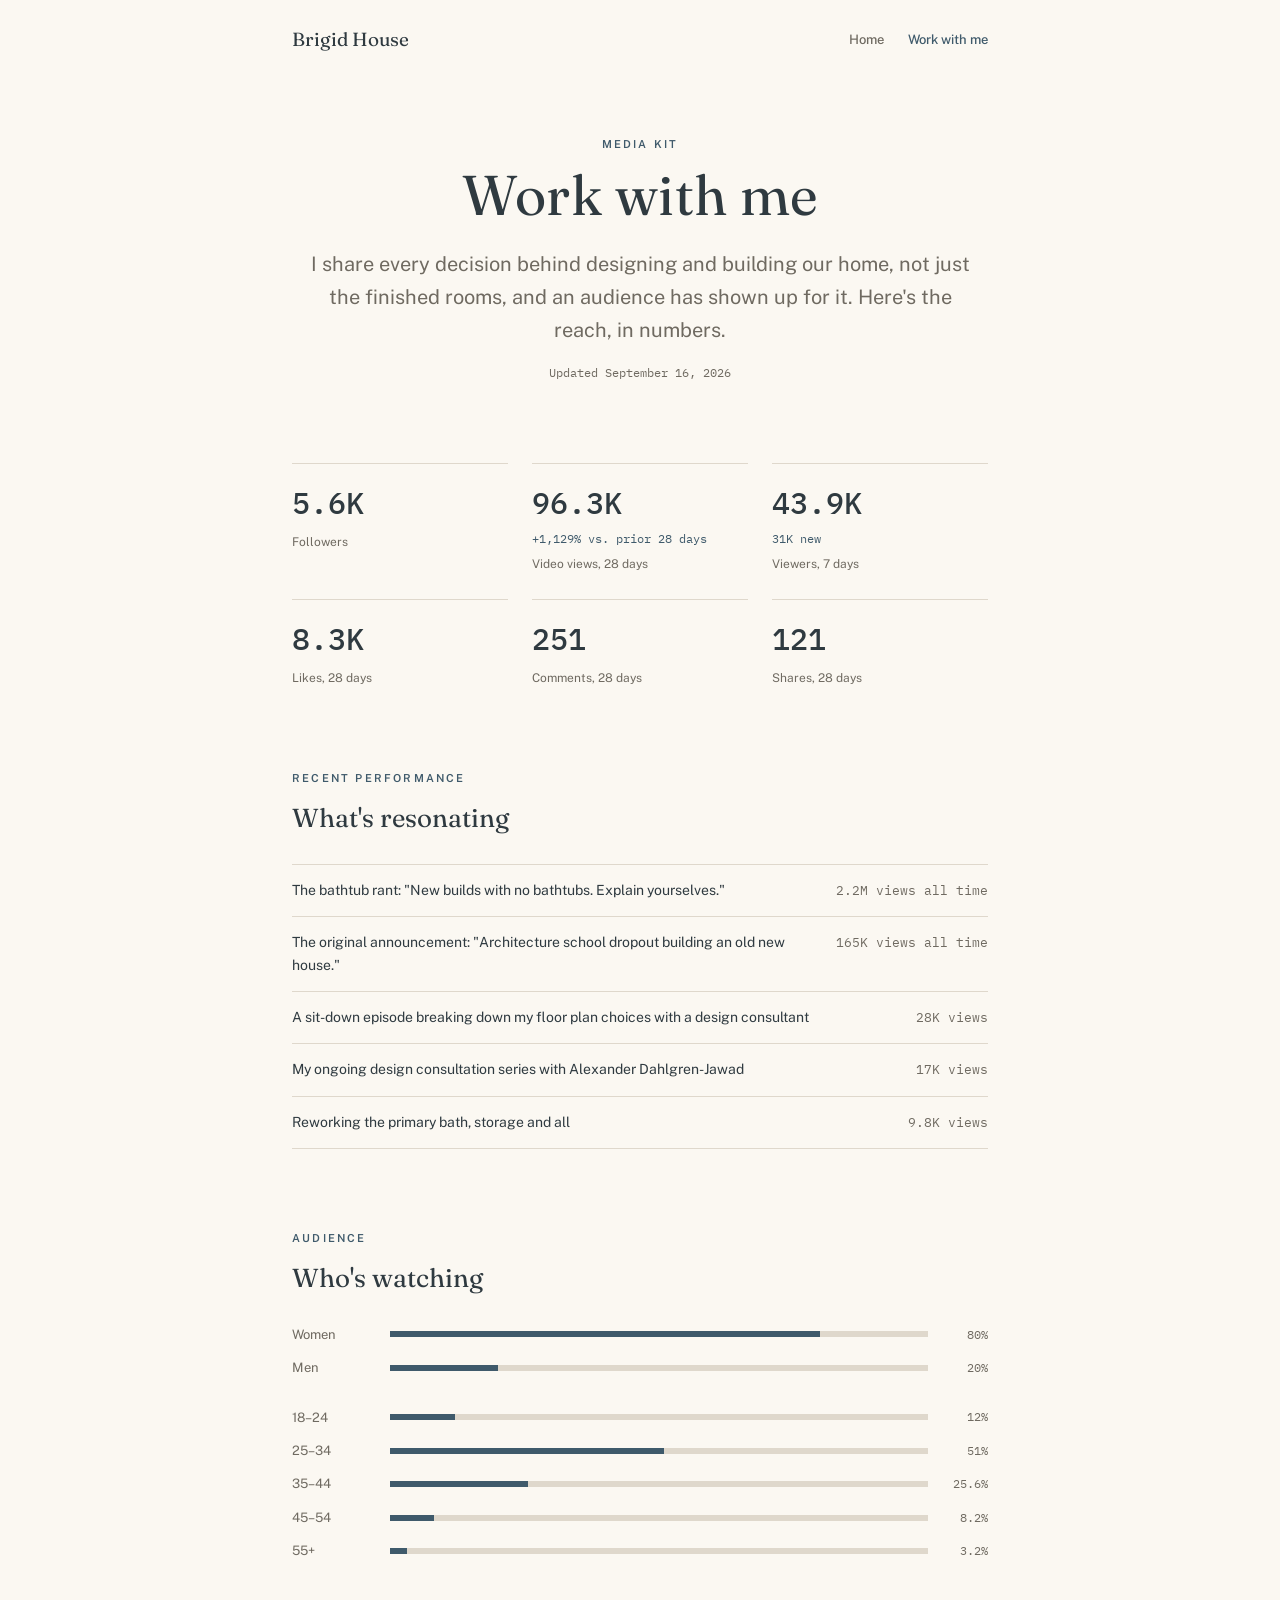
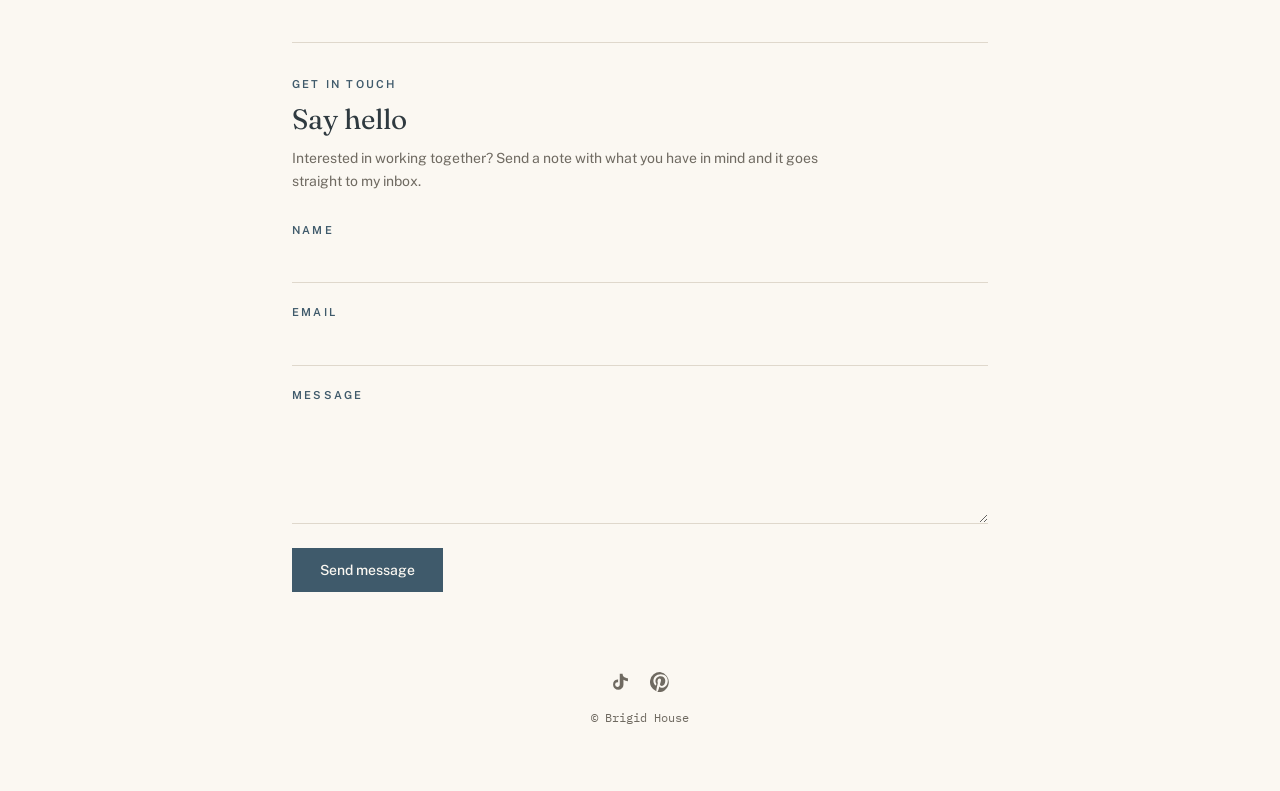
==== work-with-me/index.html @ f9e6059a "Clean up URLs: work-with-me as a folder, root-absolute links and asset paths" ====
<!DOCTYPE html>
<html lang="en">
<head>
<meta charset="UTF-8">
<meta name="viewport" content="width=device-width, initial-scale=1.0">
<title>Brigid House — Work with me</title>
<meta name="description" content="Brigid House media kit: audience, reach and recent performance.">
<link rel="preconnect" href="https://fonts.googleapis.com">
<link rel="preconnect" href="https://fonts.gstatic.com" crossorigin>
<link href="https://fonts.googleapis.com/css2?family=Fraunces:opsz,wght@9..144,400;9..144,500;9..144,600&family=Public+Sans:wght@400;500;600&family=IBM+Plex+Mono:wght@400;500&display=swap" rel="stylesheet">
<link rel="stylesheet" href="/style.css">
</head>
<body>

<nav class="nav nav-wide">
  <a class="wordmark" href="/">Brigid House</a>
  <div class="nav-links">
    <a href="/">Home</a>
    <a href="/work-with-me/" class="active">Work with me</a>
  </div>
</nav>

<div class="wrap wrap-wide">

  <header class="hero">
    <p class="label">Media kit</p>
    <h1>Work with me</h1>
    <p class="lede">I share every decision behind designing and building our home, not just the finished rooms, and an audience has shown up for it. Here's the reach, in numbers.</p>
    <span class="mono-sm updated">Updated September 16, 2026</span>
  </header>

  <section class="stats-grid" aria-label="Key numbers">
    <div class="stat-tile">
      <span class="stat-num">5.6K</span>
      <span class="stat-label">Followers</span>
    </div>
    <div class="stat-tile">
      <span class="stat-num">96.3K</span>
      <span class="stat-delta">+1,129% vs. prior 28 days</span>
      <span class="stat-label">Video views, 28 days</span>
    </div>
    <div class="stat-tile">
      <span class="stat-num">43.9K</span>
      <span class="stat-delta">31K new</span>
      <span class="stat-label">Viewers, 7 days</span>
    </div>
    <div class="stat-tile">
      <span class="stat-num">8.3K</span>
      <span class="stat-label">Likes, 28 days</span>
    </div>
    <div class="stat-tile">
      <span class="stat-num">251</span>
      <span class="stat-label">Comments, 28 days</span>
    </div>
    <div class="stat-tile">
      <span class="stat-num">121</span>
      <span class="stat-label">Shares, 28 days</span>
    </div>
  </section>

  <section class="mediakit-section">
    <p class="label">Recent performance</p>
    <h2>What's resonating</h2>

    <ul class="post-list">
      <li>
        <span class="post-title">The bathtub rant: "New builds with no bathtubs. Explain yourselves."</span>
        <span class="post-views">2.2M views all time</span>
      </li>
      <li>
        <span class="post-title">The original announcement: "Architecture school dropout building an old new house."</span>
        <span class="post-views">165K views all time</span>
      </li>
      <li>
        <span class="post-title">A sit-down episode breaking down my floor plan choices with a design consultant</span>
        <span class="post-views">28K views</span>
      </li>
      <li>
        <span class="post-title">My ongoing design consultation series with Alexander Dahlgren-Jawad</span>
        <span class="post-views">17K views</span>
      </li>
      <li>
        <span class="post-title">Reworking the primary bath, storage and all</span>
        <span class="post-views">9.8K views</span>
      </li>
    </ul>
  </section>

  <section class="mediakit-section">
    <p class="label">Audience</p>
    <h2>Who's watching</h2>

    <div class="bars">
      <div class="bar-row">
        <span class="bar-name">Women</span>
        <div class="bar-track"><div class="bar-fill" style="width: 80%"></div></div>
        <span class="bar-value">80%</span>
      </div>
      <div class="bar-row">
        <span class="bar-name">Men</span>
        <div class="bar-track"><div class="bar-fill" style="width: 20%"></div></div>
        <span class="bar-value">20%</span>
      </div>
    </div>

    <div class="bars">
      <div class="bar-row">
        <span class="bar-name">18–24</span>
        <div class="bar-track"><div class="bar-fill" style="width: 12%"></div></div>
        <span class="bar-value">12%</span>
      </div>
      <div class="bar-row">
        <span class="bar-name">25–34</span>
        <div class="bar-track"><div class="bar-fill" style="width: 51%"></div></div>
        <span class="bar-value">51%</span>
      </div>
      <div class="bar-row">
        <span class="bar-name">35–44</span>
        <div class="bar-track"><div class="bar-fill" style="width: 25.6%"></div></div>
        <span class="bar-value">25.6%</span>
      </div>
      <div class="bar-row">
        <span class="bar-name">45–54</span>
        <div class="bar-track"><div class="bar-fill" style="width: 8.2%"></div></div>
        <span class="bar-value">8.2%</span>
      </div>
      <div class="bar-row">
        <span class="bar-name">55+</span>
        <div class="bar-track"><div class="bar-fill" style="width: 3.2%"></div></div>
        <span class="bar-value">3.2%</span>
      </div>
    </div>
  </section>

  <section class="contact" id="contact">
    <p class="label">Get in touch</p>
    <h2>Say hello</h2>
    <p class="body-sm">Interested in working together? Send a note with what you have in mind and it goes straight to my inbox.</p>

    <form action="https://formspree.io/f/xjykbnlo" method="POST" class="contact-form">
      <div class="field">
        <label for="name">Name</label>
        <input type="text" id="name" name="name" required>
      </div>

      <div class="field">
        <label for="email">Email</label>
        <input type="email" id="email" name="email" required>
      </div>

      <div class="field">
        <label for="message">Message</label>
        <textarea id="message" name="message" rows="5" required></textarea>
      </div>

      <button type="submit" class="btn btn-primary">Send message</button>
    </form>
  </section>

  <footer>
    <div class="social-row">
      <a href="https://www.tiktok.com/@mydoughhouse" target="_blank" rel="noopener noreferrer" aria-label="TikTok">
        <svg viewBox="0 0 24 24" aria-hidden="true"><path d="M16.6 5.82c-.9-.87-1.45-2.08-1.45-3.41V2h-3.44v13.13c0 1.53-1.25 2.78-2.78 2.78a2.78 2.78 0 0 1 0-5.56c.28 0 .55.04.8.12V8.98a6.24 6.24 0 0 0-.8-.05A6.22 6.22 0 0 0 3.7 15.15a6.22 6.22 0 0 0 6.22 6.22 6.22 6.22 0 0 0 6.22-6.22V9.4a9.5 9.5 0 0 0 5.4 1.68V7.64c-1.7 0-3.1-.7-4.94-1.82Z"/></svg>
      </a>
      <a href="https://www.pinterest.com/mydoughhouse/" target="_blank" rel="noopener noreferrer" aria-label="Pinterest">
        <svg viewBox="0 0 24 24" aria-hidden="true"><path d="M12 0a12 12 0 0 0-4.37 23.18c-.04-.95-.01-2.09.21-3.12.24-1.08 1.59-6.84 1.59-6.84s-.4-.81-.4-2.01c0-1.89 1.09-3.3 2.45-3.3 1.16 0 1.72.87 1.72 1.91 0 1.16-.74 2.91-1.12 4.52-.32 1.35.68 2.46 2.01 2.46 2.42 0 4.27-2.55 4.27-6.22 0-3.25-2.34-5.53-5.67-5.53-3.86 0-6.13 2.9-6.13 5.89 0 1.17.45 2.42 1.01 3.1a.4.4 0 0 1 .09.39c-.1.43-.33 1.35-.38 1.54-.06.25-.2.3-.45.18-1.69-.79-2.74-3.26-2.74-5.24 0-4.27 3.1-8.18 8.93-8.18 4.69 0 8.34 3.34 8.34 7.81 0 4.66-2.94 8.41-7.02 8.41-1.37 0-2.66-.71-3.1-1.55l-.84 3.21c-.31 1.17-1.13 2.64-1.68 3.54A12 12 0 1 0 12 0Z"/></svg>
      </a>
    </div>
    <p class="mono-sm">&copy; <span id="year"></span> Brigid House</p>
  </footer>

</div>

<script src="/script.js"></script>
</body>
</html>
---- style.css ----
﻿:root {
  --ground: #FBF8F2;
  --surface: #F1EBE1;
  --text: #2F3A40;
  --text-muted: #6F6A61;
  --border: #DFD8CC;
  --hairline: rgba(47, 58, 64, 0.16);
  --accent: #3F5A6B;
  --on-accent: #FBF8F2;
  --eyebrow: #3F5A6B;
  --off-white: #FBF8F2;
  --ring: #C3D4DD;
}

@media (prefers-color-scheme: dark) {
  :root {
    --ground: #2F3A40;
    --surface: #3A464D;
    --text: #FBF8F2;
    --text-muted: rgba(251, 248, 242, 0.72);
    --border: #4E5A61;
    --hairline: rgba(251, 248, 242, 0.18);
    --accent: #C3D4DD;
    --on-accent: #2F3A40;
    --eyebrow: #C3D4DD;
  }
}

* { box-sizing: border-box; }

body {
  margin: 0;
  background: var(--ground);
  color: var(--text);
  font-family: 'Public Sans', -apple-system, BlinkMacSystemFont, 'Segoe UI', Helvetica, sans-serif;
  font-size: 16px;
  line-height: 1.65;
}

img { max-width: 100%; }

/* ---- Nav ---- */

.nav {
  display: flex;
  flex-wrap: wrap;
  gap: 12px 24px;
  justify-content: space-between;
  align-items: center;
  max-width: 38rem;
  margin: 0 auto;
  padding: 24px 20px;
}

.nav.nav-wide {
  max-width: 46rem;
}

.nav .wordmark {
  font-family: 'Fraunces', 'Hoefler Text', Georgia, serif;
  font-size: 19px;
  color: var(--text);
  text-decoration: none;
}

.nav-links {
  display: flex;
  gap: 24px;
}

.nav-links a {
  font-size: 13px;
  font-weight: 500;
  color: var(--text-muted);
  text-decoration: none;
}

.nav-links a:hover {
  color: var(--accent);
}

.nav-links a.active {
  color: var(--accent);
}

/* ---- Cover image ---- */

.cover {
  line-height: 0;
  border: 1px solid var(--border);
  margin-bottom: 48px;
}

.cover-img {
  width: 100%;
  display: block;
  aspect-ratio: 16 / 10;
  object-fit: cover;
}

/* ---- Shared layout ---- */

.wrap {
  max-width: 38rem;
  margin: 0 auto;
  padding: 56px 20px 52px;
}

.wrap-wide {
  max-width: 46rem;
}

.hero {
  text-align: center;
  margin-bottom: 80px;
}

.label {
  text-transform: uppercase;
  letter-spacing: 0.2em;
  font-size: 11px;
  font-weight: 600;
  color: var(--eyebrow);
  margin: 0 0 10px;
}

h1 {
  font-family: 'Fraunces', 'Hoefler Text', Georgia, serif;
  font-weight: 400;
  font-size: 56px;
  line-height: 1.15;
  letter-spacing: 0.005em;
  text-wrap: balance;
  margin: 0 0 20px;
  color: var(--text);
}

.lede {
  font-size: 20px;
  line-height: 1.65;
  color: var(--text-muted);
  max-width: 56ch;
  margin: 0 auto;
}

.updated {
  display: block;
  margin-top: 16px;
}

.socials {
  display: flex;
  justify-content: center;
  margin-bottom: 80px;
}

.btn {
  display: inline-flex;
  align-items: center;
  gap: 10px;
  text-decoration: none;
  border: none;
  border-radius: 0;
  padding: 14px 28px;
  font-family: 'Public Sans', sans-serif;
  font-size: 14px;
  font-weight: 500;
  cursor: pointer;
  transition: opacity 0.15s ease;
}

.btn:hover {
  opacity: 0.85;
}

.btn:focus-visible {
  outline: 2px solid var(--accent);
  outline-offset: 2px;
}

.btn-primary {
  background: var(--accent);
  color: var(--on-accent);
}

.btn .icon {
  width: 18px;
  height: 18px;
  fill: currentColor;
}

/* ---- About ---- */

.about {
  margin-bottom: 80px;
}

.about-grid {
  display: grid;
  grid-template-columns: 168px 1fr;
  gap: 32px;
  align-items: center;
}

.portrait {
  width: 100%;
  aspect-ratio: 1 / 1;
  object-fit: cover;
  border-radius: 50%;
  display: block;
  box-shadow: 0 0 0 3px var(--ring), 0 0 0 5px var(--ground), 0 0 0 7px var(--ring);
}

.about h2 {
  font-family: 'Fraunces', 'Hoefler Text', Georgia, serif;
  font-weight: 400;
  font-size: 28px;
  line-height: 1.15;
  margin: 0 0 12px;
  color: var(--text);
}

.about .body-sm {
  font-size: 15px;
  color: var(--text-muted);
  max-width: 52ch;
  margin: 0 0 24px;
}

.mini-stats {
  display: flex;
  gap: 28px;
  margin-bottom: 20px;
  flex-wrap: wrap;
}

.mini-stats .stat-num {
  display: block;
  font-family: 'IBM Plex Mono', ui-monospace, monospace;
  font-variant-numeric: tabular-nums;
  font-size: 20px;
  font-weight: 500;
  color: var(--text);
}

.mini-stats .stat-label {
  display: block;
  font-size: 11px;
  text-transform: uppercase;
  letter-spacing: 0.1em;
  color: var(--text-muted);
  margin-top: 2px;
}

.link-arrow {
  display: inline-block;
  font-size: 13px;
  font-weight: 600;
  color: var(--accent);
  text-decoration: none;
}

.link-arrow:hover {
  text-decoration: underline;
}

/* ---- Media kit stat grid ---- */

.stats-grid {
  display: grid;
  grid-template-columns: repeat(3, 1fr);
  gap: 24px;
  margin-bottom: 80px;
}

.stat-tile {
  border-top: 1px solid var(--border);
  padding-top: 14px;
}

.stat-tile .stat-num {
  display: block;
  font-family: 'IBM Plex Mono', ui-monospace, monospace;
  font-variant-numeric: tabular-nums;
  font-size: 30px;
  font-weight: 500;
  color: var(--text);
}

.stat-tile .stat-delta {
  display: block;
  font-family: 'IBM Plex Mono', ui-monospace, monospace;
  font-size: 12px;
  color: var(--accent);
  margin-top: 2px;
}

.stat-tile .stat-label {
  display: block;
  font-size: 12px;
  color: var(--text-muted);
  margin-top: 6px;
}

/* ---- Media kit sections ---- */

.mediakit-section {
  margin-bottom: 80px;
}

.mediakit-section h2 {
  font-family: 'Fraunces', 'Hoefler Text', Georgia, serif;
  font-weight: 400;
  font-size: 26px;
  margin: 0 0 24px;
  color: var(--text);
}

.bars {
  margin-bottom: 28px;
}

.bars:last-child { margin-bottom: 0; }

.bar-row {
  display: flex;
  align-items: center;
  gap: 14px;
  margin-bottom: 12px;
}

.bar-row:last-child { margin-bottom: 0; }

.bar-name {
  width: 84px;
  flex-shrink: 0;
  font-size: 13px;
  color: var(--text-muted);
}

.bar-track {
  flex: 1;
  height: 6px;
  background: var(--border);
}

.bar-fill {
  height: 100%;
  background: var(--accent);
}

.bar-value {
  width: 46px;
  flex-shrink: 0;
  text-align: right;
  font-family: 'IBM Plex Mono', ui-monospace, monospace;
  font-variant-numeric: tabular-nums;
  font-size: 12px;
  color: var(--text-muted);
}

.post-list {
  list-style: none;
  margin: 0;
  padding: 0;
  border-bottom: 1px solid var(--border);
}

.post-list li {
  display: flex;
  justify-content: space-between;
  align-items: baseline;
  gap: 20px;
  padding: 14px 0;
  border-top: 1px solid var(--border);
}

.post-title {
  font-size: 14px;
  color: var(--text);
}

.post-views {
  flex-shrink: 0;
  font-family: 'IBM Plex Mono', ui-monospace, monospace;
  font-variant-numeric: tabular-nums;
  font-size: 13px;
  color: var(--text-muted);
  white-space: nowrap;
}

/* ---- Contact ---- */

.contact {
  border-top: 1px solid var(--border);
  padding-top: 32px;
}

.contact h2 {
  font-family: 'Fraunces', 'Hoefler Text', Georgia, serif;
  font-weight: 400;
  font-size: 28px;
  line-height: 1.15;
  margin: 0 0 12px;
  color: var(--text);
}

.contact .body-sm {
  font-size: 14px;
  color: var(--text-muted);
  margin: 0 0 28px;
  max-width: 62ch;
}

.contact-form {
  display: flex;
  flex-direction: column;
  gap: 20px;
}

.field {
  display: flex;
  flex-direction: column;
  gap: 8px;
}

.field label {
  text-transform: uppercase;
  letter-spacing: 0.2em;
  font-size: 11px;
  font-weight: 600;
  color: var(--eyebrow);
}

.field input,
.field textarea {
  font-family: 'Public Sans', sans-serif;
  font-size: 16px;
  padding: 8px 2px;
  border: none;
  border-bottom: 1px solid var(--border);
  border-radius: 0;
  background: transparent;
  color: var(--text);
  resize: vertical;
}

.field input:focus-visible,
.field textarea:focus-visible {
  outline: 2px solid var(--accent);
  outline-offset: 2px;
}

.contact-form .btn {
  align-self: flex-start;
  margin-top: 4px;
}

footer {
  text-align: center;
  margin-top: 80px;
}

.social-row {
  display: flex;
  justify-content: center;
  gap: 20px;
  margin-bottom: 16px;
}

.social-row a {
  display: inline-flex;
  color: var(--text-muted);
}

.social-row a:hover {
  color: var(--accent);
}

.social-row svg {
  width: 20px;
  height: 20px;
  fill: currentColor;
}

.mono-sm {
  font-family: 'IBM Plex Mono', ui-monospace, 'SF Mono', Menlo, Consolas, monospace;
  font-variant-numeric: tabular-nums;
  font-size: 12px;
  color: var(--text-muted);
}

@media (max-width: 480px) {
  .wrap { padding: 40px 20px 40px; }
  .nav { padding: 20px 20px; }
  .hero { margin-bottom: 52px; }
  .socials { margin-bottom: 52px; }
  .about { margin-bottom: 52px; }
  .stats-grid { margin-bottom: 52px; gap: 16px; }
  .stat-tile .stat-num { font-size: 22px; }
  .mediakit-section { margin-bottom: 52px; }
  h1 { font-size: 40px; }
  .about-grid { grid-template-columns: 96px 1fr; gap: 20px; }
  .about h2 { font-size: 24px; }
  .bar-name { width: 64px; font-size: 12px; }
  .post-list li { flex-direction: column; gap: 4px; }
}
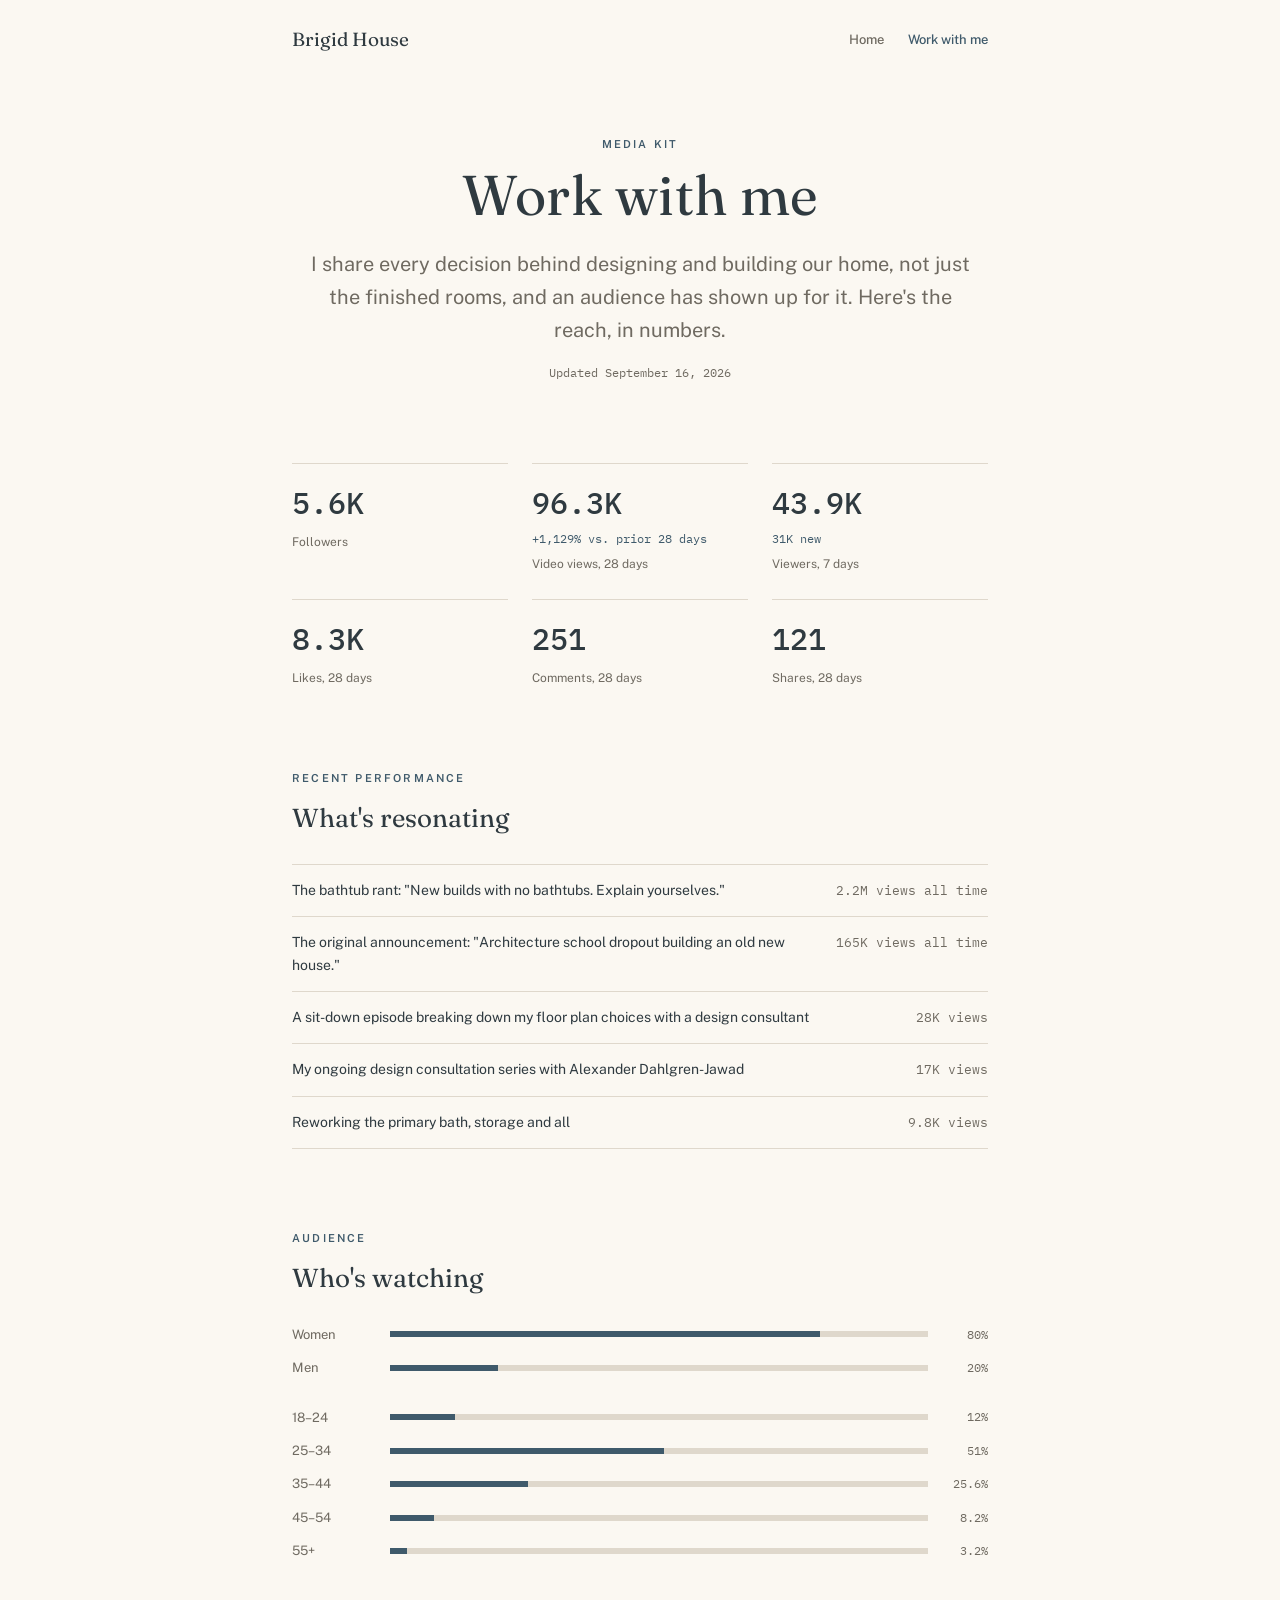
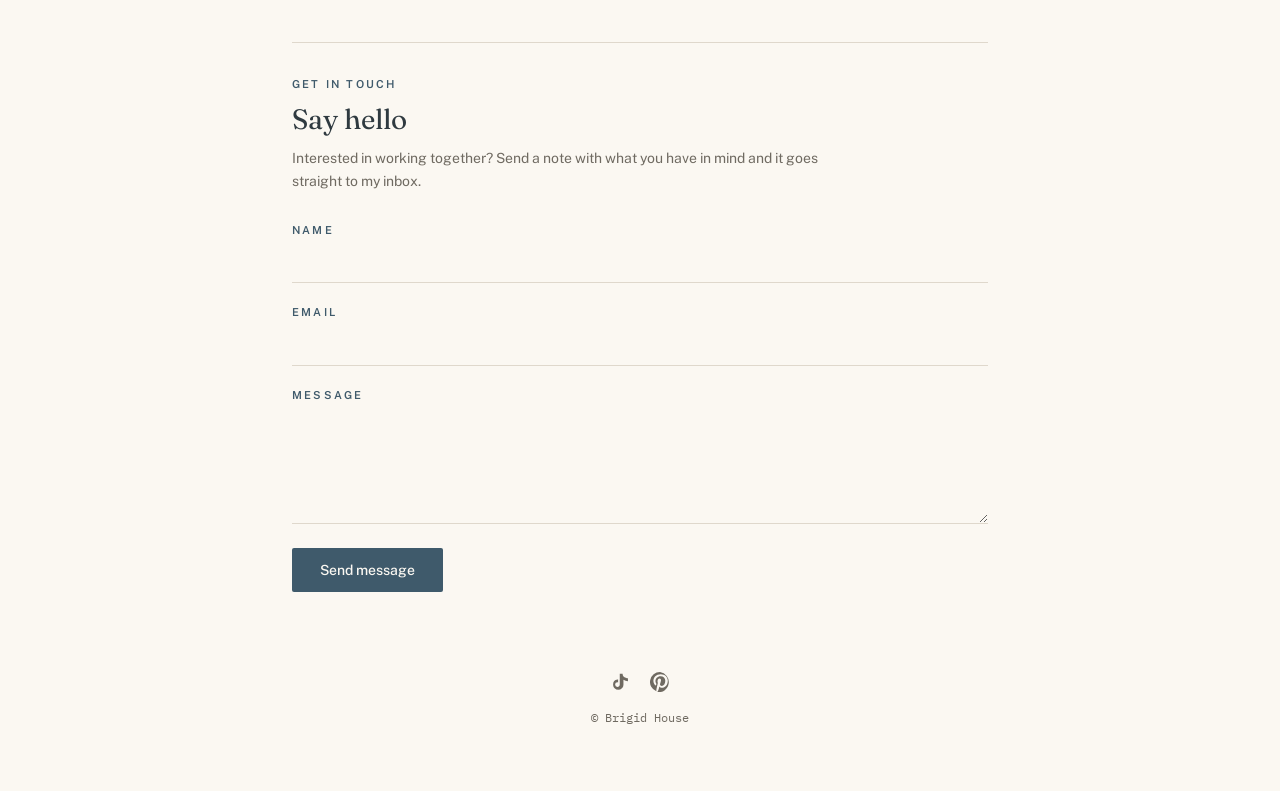
==== commit a80c1175: "Round button corners, add favicon, social share image, and alt text" ====
--- a/work-with-me/index.html
+++ b/work-with-me/index.html
@@ -5,6 +5,14 @@
 <meta name="viewport" content="width=device-width, initial-scale=1.0">
 <title>Brigid House — Work with me</title>
 <meta name="description" content="Brigid House media kit: audience, reach and recent performance.">
+<link rel="icon" href="/favicon.svg" type="image/svg+xml">
+<meta property="og:type" content="website">
+<meta property="og:title" content="Brigid House — Work with me">
+<meta property="og:description" content="Brigid House media kit: audience, reach and recent performance.">
+<meta property="og:url" content="https://brigidhouse.com/work-with-me/">
+<meta property="og:image" content="https://brigidhouse.com/images/hero.jpg">
+<meta name="twitter:card" content="summary_large_image">
+<meta name="twitter:image" content="https://brigidhouse.com/images/hero.jpg">
 <link rel="preconnect" href="https://fonts.googleapis.com">
 <link rel="preconnect" href="https://fonts.gstatic.com" crossorigin>
 <link href="https://fonts.googleapis.com/css2?family=Fraunces:opsz,wght@9..144,400;9..144,500;9..144,600&family=Public+Sans:wght@400;500;600&family=IBM+Plex+Mono:wght@400;500&display=swap" rel="stylesheet">
--- a/style.css
+++ b/style.css
@@ -160,7 +160,7 @@
   gap: 10px;
   text-decoration: none;
   border: none;
-  border-radius: 0;
+  border-radius: 2px;
   padding: 14px 28px;
   font-family: 'Public Sans', sans-serif;
   font-size: 14px;
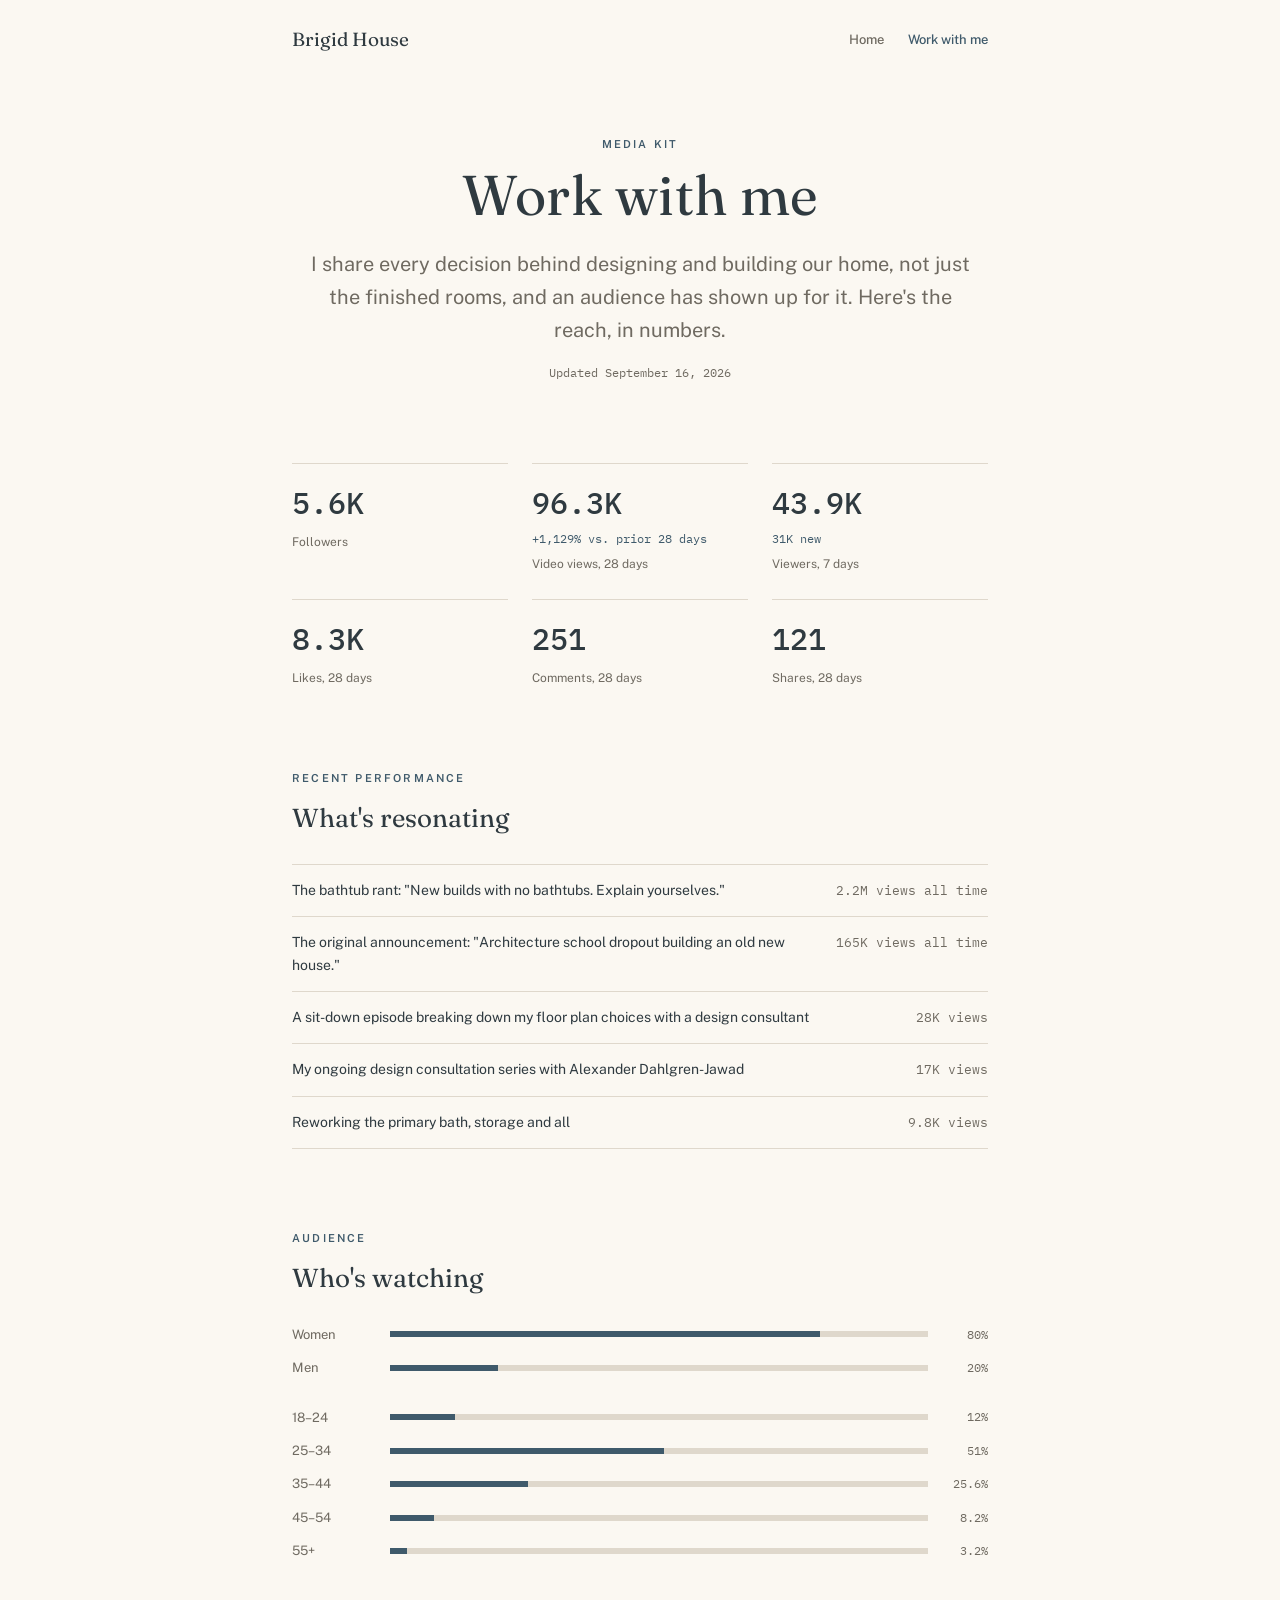
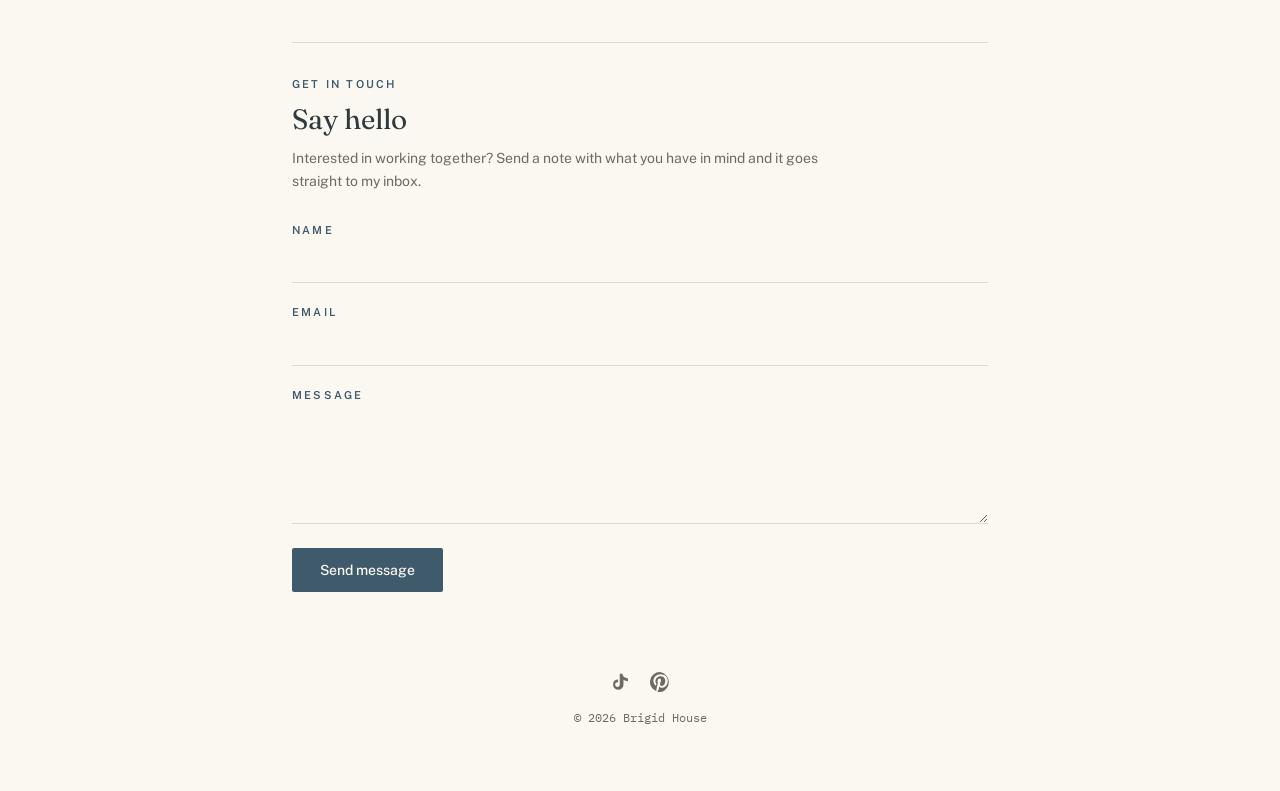
==== commit 0ec81d8d: "Standardize page width, add scroll fade-in animation" ====
--- a/work-with-me/index.html
+++ b/work-with-me/index.html
@@ -20,7 +20,7 @@
 </head>
 <body>
 
-<nav class="nav nav-wide">
+<nav class="nav">
   <a class="wordmark" href="/">Brigid House</a>
   <div class="nav-links">
     <a href="/">Home</a>
@@ -28,16 +28,16 @@
   </div>
 </nav>
 
-<div class="wrap wrap-wide">
+<div class="wrap">
 
-  <header class="hero">
+  <header class="hero reveal">
     <p class="label">Media kit</p>
     <h1>Work with me</h1>
     <p class="lede">I share every decision behind designing and building our home, not just the finished rooms, and an audience has shown up for it. Here's the reach, in numbers.</p>
     <span class="mono-sm updated">Updated September 16, 2026</span>
   </header>
 
-  <section class="stats-grid" aria-label="Key numbers">
+  <section class="stats-grid reveal" aria-label="Key numbers">
     <div class="stat-tile">
       <span class="stat-num">5.6K</span>
       <span class="stat-label">Followers</span>
@@ -66,7 +66,7 @@
     </div>
   </section>
 
-  <section class="mediakit-section">
+  <section class="mediakit-section reveal">
     <p class="label">Recent performance</p>
     <h2>What's resonating</h2>
 
@@ -94,7 +94,7 @@
     </ul>
   </section>
 
-  <section class="mediakit-section">
+  <section class="mediakit-section reveal">
     <p class="label">Audience</p>
     <h2>Who's watching</h2>
 
@@ -140,7 +140,7 @@
     </div>
   </section>
 
-  <section class="contact" id="contact">
+  <section class="contact reveal" id="contact">
     <p class="label">Get in touch</p>
     <h2>Say hello</h2>
     <p class="body-sm">Interested in working together? Send a note with what you have in mind and it goes straight to my inbox.</p>
--- a/style.css
+++ b/style.css
@@ -47,13 +47,9 @@
   gap: 12px 24px;
   justify-content: space-between;
   align-items: center;
-  max-width: 38rem;
+  max-width: 46rem;
   margin: 0 auto;
   padding: 24px 20px;
-}
-
-.nav.nav-wide {
-  max-width: 46rem;
 }
 
 .nav .wordmark {
@@ -101,13 +97,9 @@
 /* ---- Shared layout ---- */
 
 .wrap {
-  max-width: 38rem;
+  max-width: 46rem;
   margin: 0 auto;
   padding: 56px 20px 52px;
-}
-
-.wrap-wide {
-  max-width: 46rem;
 }
 
 .hero {
@@ -488,6 +480,27 @@
   font-variant-numeric: tabular-nums;
   font-size: 12px;
   color: var(--text-muted);
+}
+
+/* ---- Fade-in on load / scroll ---- */
+
+.reveal {
+  opacity: 0;
+  transform: translateY(14px);
+  transition: opacity 0.6s ease, transform 0.6s ease;
+}
+
+.reveal.is-visible {
+  opacity: 1;
+  transform: none;
+}
+
+@media (prefers-reduced-motion: reduce) {
+  .reveal {
+    opacity: 1;
+    transform: none;
+    transition: none;
+  }
 }
 
 @media (max-width: 480px) {
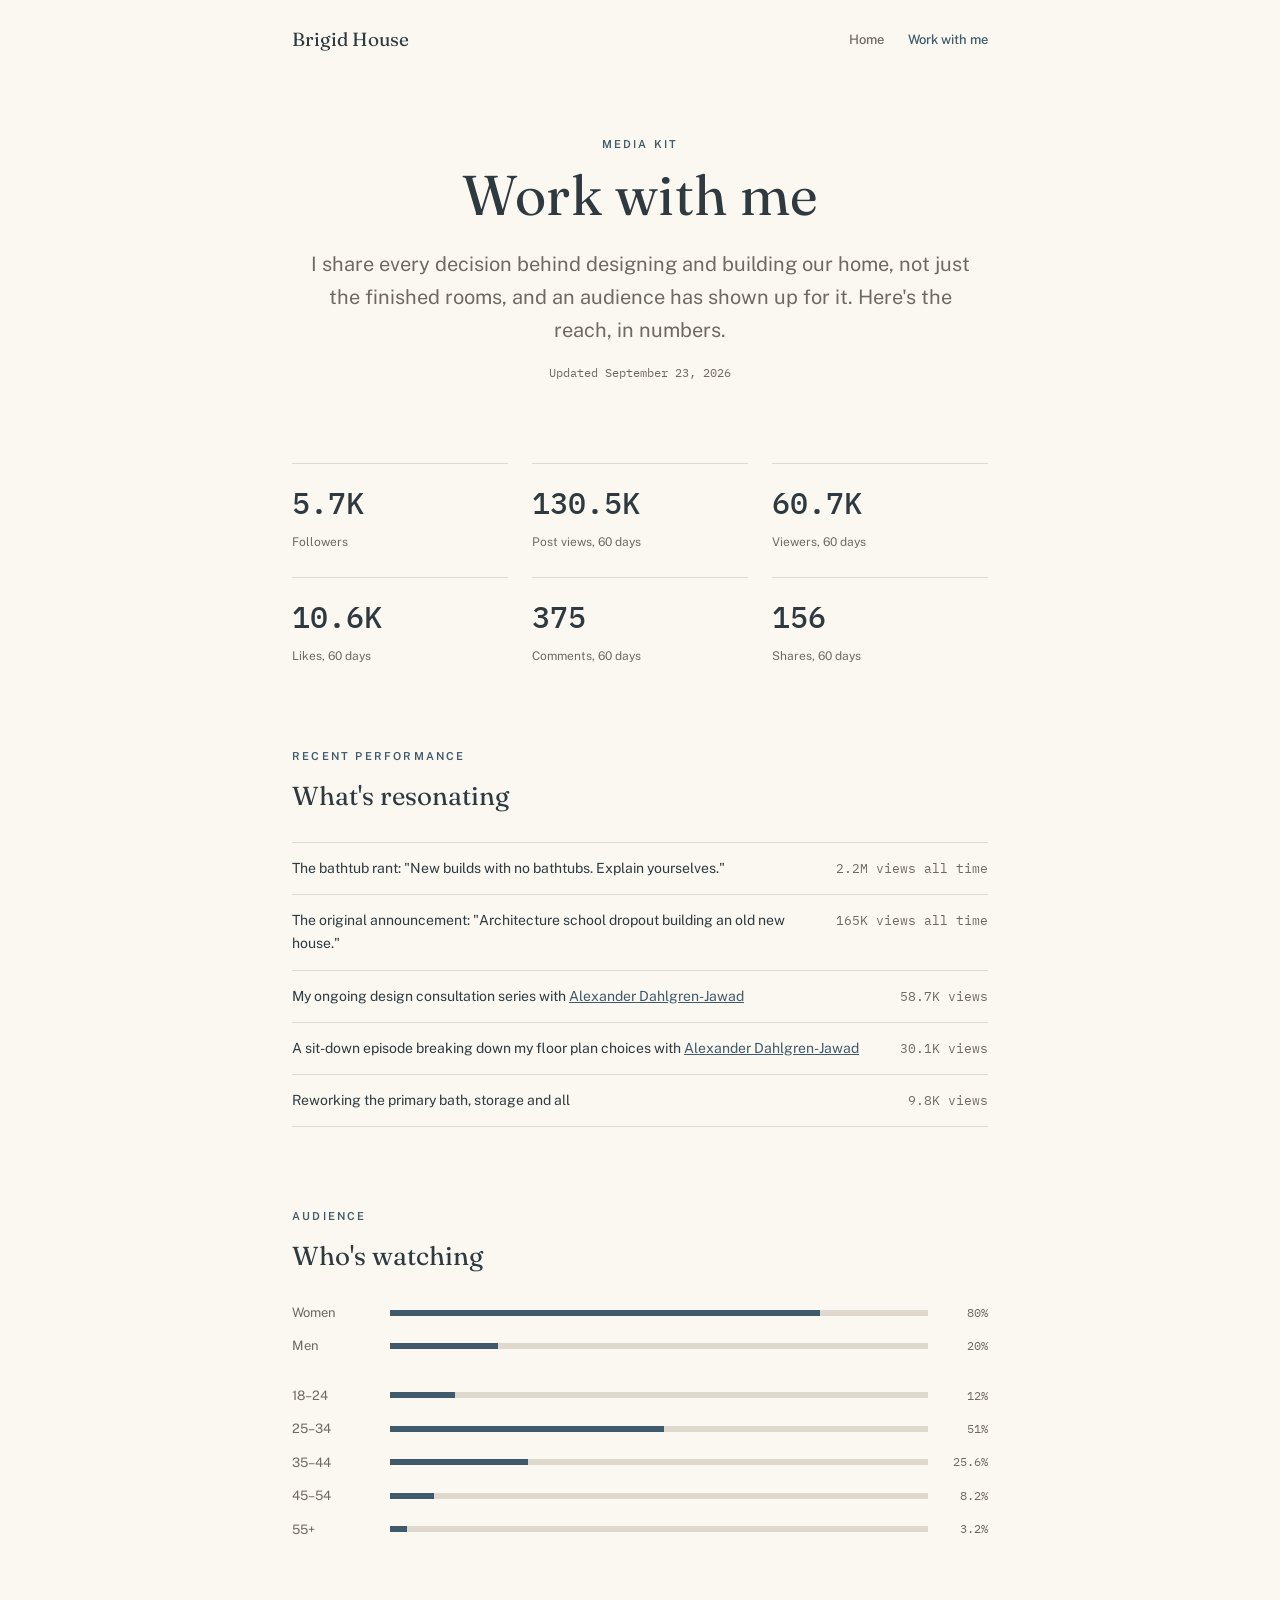
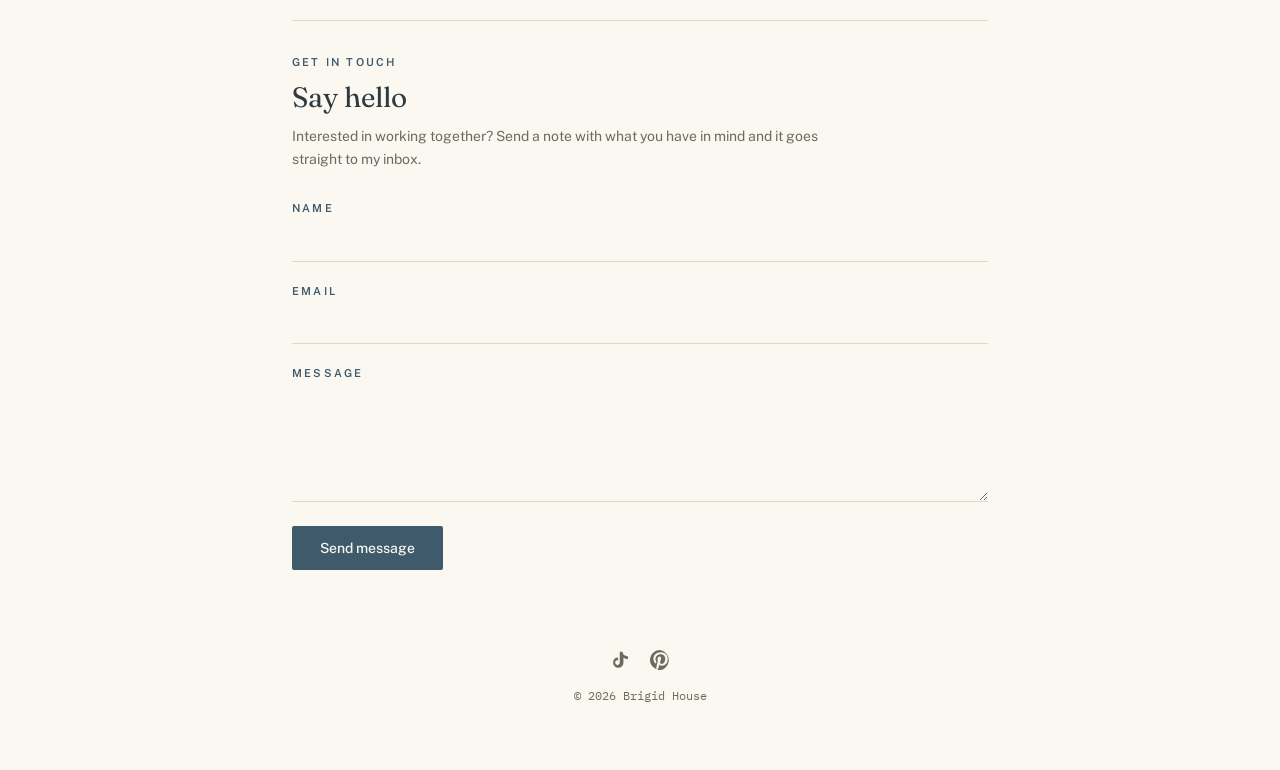
==== commit 256a2d22: "Update media kit stats to 60-day window, remove deltas" ====
--- a/work-with-me/index.html
+++ b/work-with-me/index.html
@@ -1,4 +1,4 @@
-<!DOCTYPE html>
+﻿<!DOCTYPE html>
 <html lang="en">
 <head>
 <meta charset="UTF-8">
@@ -34,35 +34,33 @@
     <p class="label">Media kit</p>
     <h1>Work with me</h1>
     <p class="lede">I share every decision behind designing and building our home, not just the finished rooms, and an audience has shown up for it. Here's the reach, in numbers.</p>
-    <span class="mono-sm updated">Updated September 16, 2026</span>
+    <span class="mono-sm updated">Updated September 23, 2026</span>
   </header>
 
   <section class="stats-grid reveal" aria-label="Key numbers">
     <div class="stat-tile">
-      <span class="stat-num">5.6K</span>
+      <span class="stat-num">5.7K</span>
       <span class="stat-label">Followers</span>
     </div>
     <div class="stat-tile">
-      <span class="stat-num">96.3K</span>
-      <span class="stat-delta">+1,129% vs. prior 28 days</span>
-      <span class="stat-label">Video views, 28 days</span>
+      <span class="stat-num">130.5K</span>
+      <span class="stat-label">Post views, 60 days</span>
     </div>
     <div class="stat-tile">
-      <span class="stat-num">43.9K</span>
-      <span class="stat-delta">31K new</span>
-      <span class="stat-label">Viewers, 7 days</span>
+      <span class="stat-num">60.7K</span>
+      <span class="stat-label">Viewers, 60 days</span>
     </div>
     <div class="stat-tile">
-      <span class="stat-num">8.3K</span>
-      <span class="stat-label">Likes, 28 days</span>
+      <span class="stat-num">10.6K</span>
+      <span class="stat-label">Likes, 60 days</span>
     </div>
     <div class="stat-tile">
-      <span class="stat-num">251</span>
-      <span class="stat-label">Comments, 28 days</span>
+      <span class="stat-num">375</span>
+      <span class="stat-label">Comments, 60 days</span>
     </div>
     <div class="stat-tile">
-      <span class="stat-num">121</span>
-      <span class="stat-label">Shares, 28 days</span>
+      <span class="stat-num">156</span>
+      <span class="stat-label">Shares, 60 days</span>
     </div>
   </section>
 
@@ -80,12 +78,12 @@
         <span class="post-views">165K views all time</span>
       </li>
       <li>
-        <span class="post-title">A sit-down episode breaking down my floor plan choices with a design consultant</span>
-        <span class="post-views">28K views</span>
+        <span class="post-title">My ongoing design consultation series with <a href="https://www.tiktok.com/@alexander_dahlgren_jawad" target="_blank" rel="noopener noreferrer">Alexander Dahlgren-Jawad</a></span>
+        <span class="post-views">58.7K views</span>
       </li>
       <li>
-        <span class="post-title">My ongoing design consultation series with Alexander Dahlgren-Jawad</span>
-        <span class="post-views">17K views</span>
+        <span class="post-title">A sit-down episode breaking down my floor plan choices with <a href="https://www.tiktok.com/@alexander_dahlgren_jawad" target="_blank" rel="noopener noreferrer">Alexander Dahlgren-Jawad</a></span>
+        <span class="post-views">30.1K views</span>
       </li>
       <li>
         <span class="post-title">Reworking the primary bath, storage and all</span>
@@ -167,10 +165,10 @@
 
   <footer>
     <div class="social-row">
-      <a href="https://www.tiktok.com/@mydoughhouse" target="_blank" rel="noopener noreferrer" aria-label="TikTok">
+      <a href="https://www.tiktok.com/@thebrigidhouse" target="_blank" rel="noopener noreferrer" aria-label="TikTok">
         <svg viewBox="0 0 24 24" aria-hidden="true"><path d="M16.6 5.82c-.9-.87-1.45-2.08-1.45-3.41V2h-3.44v13.13c0 1.53-1.25 2.78-2.78 2.78a2.78 2.78 0 0 1 0-5.56c.28 0 .55.04.8.12V8.98a6.24 6.24 0 0 0-.8-.05A6.22 6.22 0 0 0 3.7 15.15a6.22 6.22 0 0 0 6.22 6.22 6.22 6.22 0 0 0 6.22-6.22V9.4a9.5 9.5 0 0 0 5.4 1.68V7.64c-1.7 0-3.1-.7-4.94-1.82Z"/></svg>
       </a>
-      <a href="https://www.pinterest.com/mydoughhouse/" target="_blank" rel="noopener noreferrer" aria-label="Pinterest">
+      <a href="https://www.pinterest.com/thebrigidhouse/" target="_blank" rel="noopener noreferrer" aria-label="Pinterest">
         <svg viewBox="0 0 24 24" aria-hidden="true"><path d="M12 0a12 12 0 0 0-4.37 23.18c-.04-.95-.01-2.09.21-3.12.24-1.08 1.59-6.84 1.59-6.84s-.4-.81-.4-2.01c0-1.89 1.09-3.3 2.45-3.3 1.16 0 1.72.87 1.72 1.91 0 1.16-.74 2.91-1.12 4.52-.32 1.35.68 2.46 2.01 2.46 2.42 0 4.27-2.55 4.27-6.22 0-3.25-2.34-5.53-5.67-5.53-3.86 0-6.13 2.9-6.13 5.89 0 1.17.45 2.42 1.01 3.1a.4.4 0 0 1 .09.39c-.1.43-.33 1.35-.38 1.54-.06.25-.2.3-.45.18-1.69-.79-2.74-3.26-2.74-5.24 0-4.27 3.1-8.18 8.93-8.18 4.69 0 8.34 3.34 8.34 7.81 0 4.66-2.94 8.41-7.02 8.41-1.37 0-2.66-.71-3.1-1.55l-.84 3.21c-.31 1.17-1.13 2.64-1.68 3.54A12 12 0 1 0 12 0Z"/></svg>
       </a>
     </div>
--- a/style.css
+++ b/style.css
@@ -279,14 +279,6 @@
   color: var(--text);
 }
 
-.stat-tile .stat-delta {
-  display: block;
-  font-family: 'IBM Plex Mono', ui-monospace, monospace;
-  font-size: 12px;
-  color: var(--accent);
-  margin-top: 2px;
-}
-
 .stat-tile .stat-label {
   display: block;
   font-size: 12px;
@@ -370,6 +362,15 @@
 .post-title {
   font-size: 14px;
   color: var(--text);
+}
+
+.post-title a {
+  color: var(--accent);
+  text-decoration: underline;
+}
+
+.post-title a:hover {
+  opacity: 0.8;
 }
 
 .post-views {
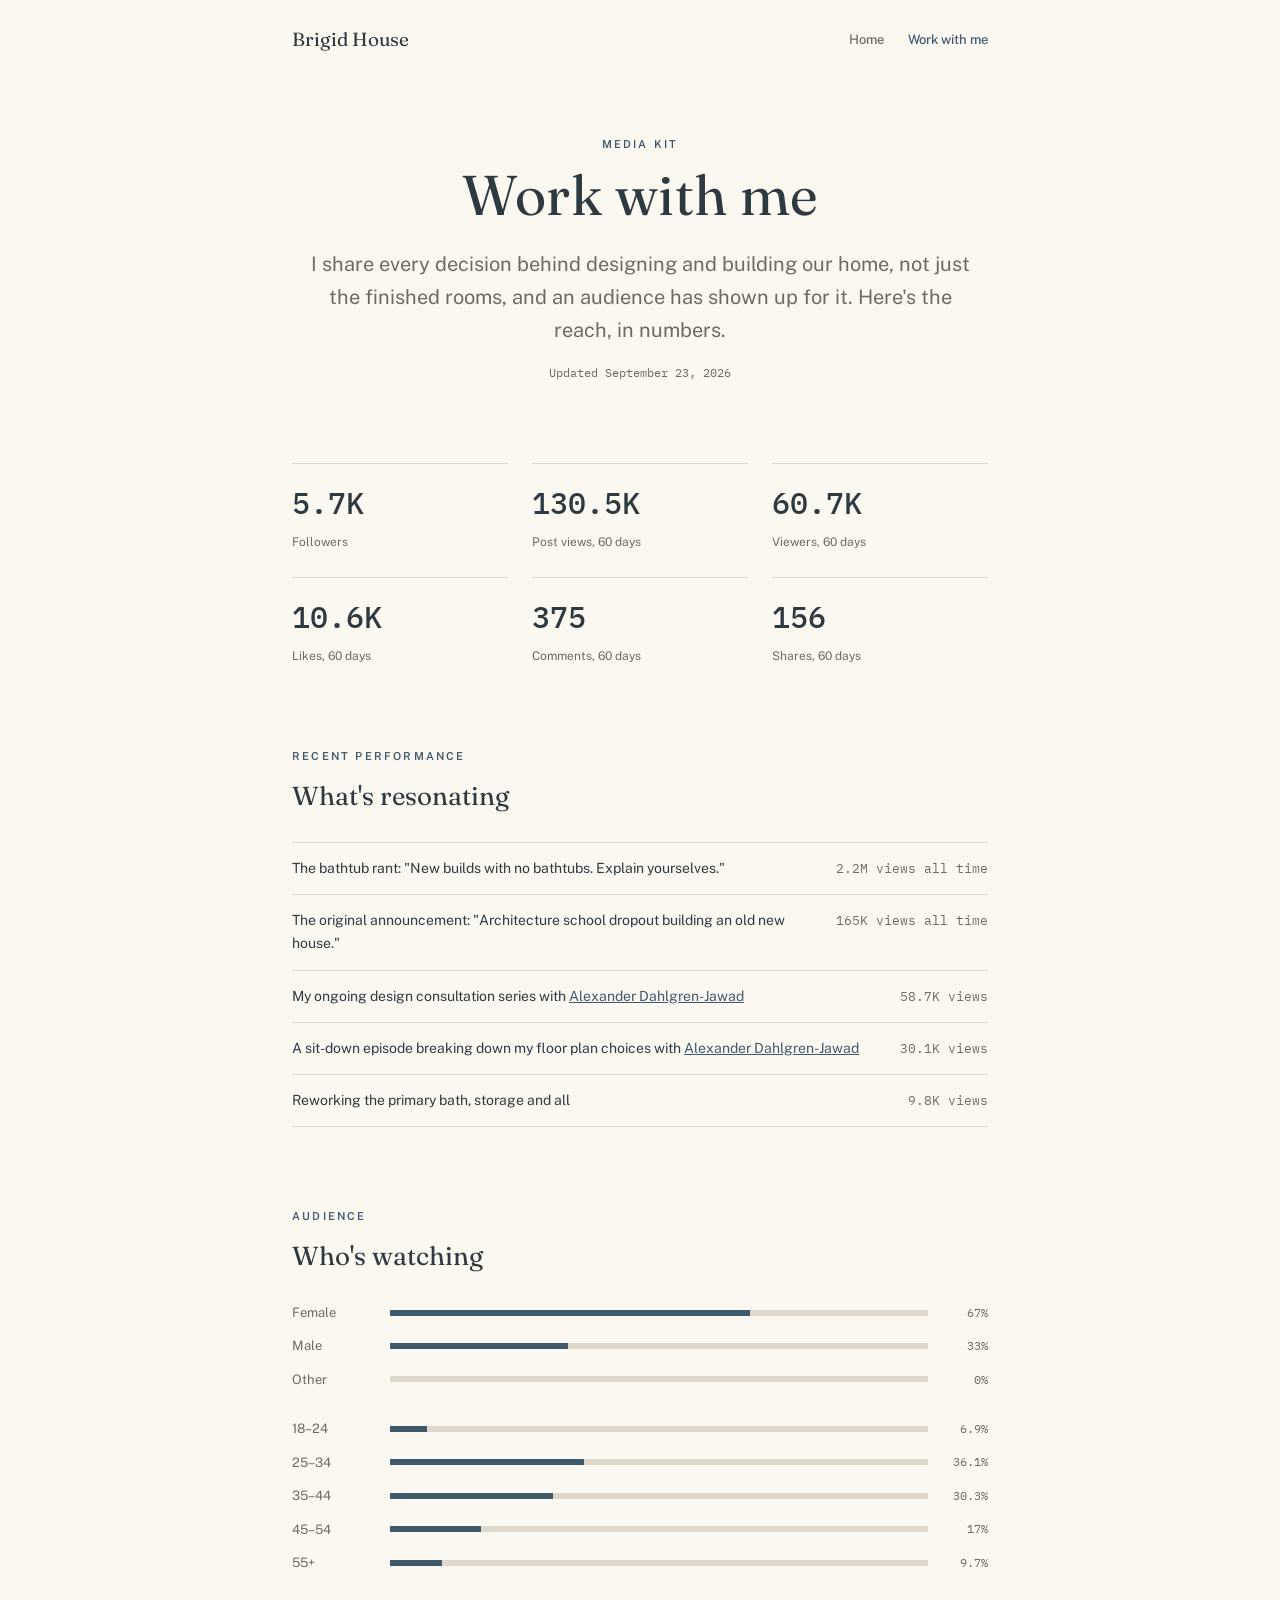
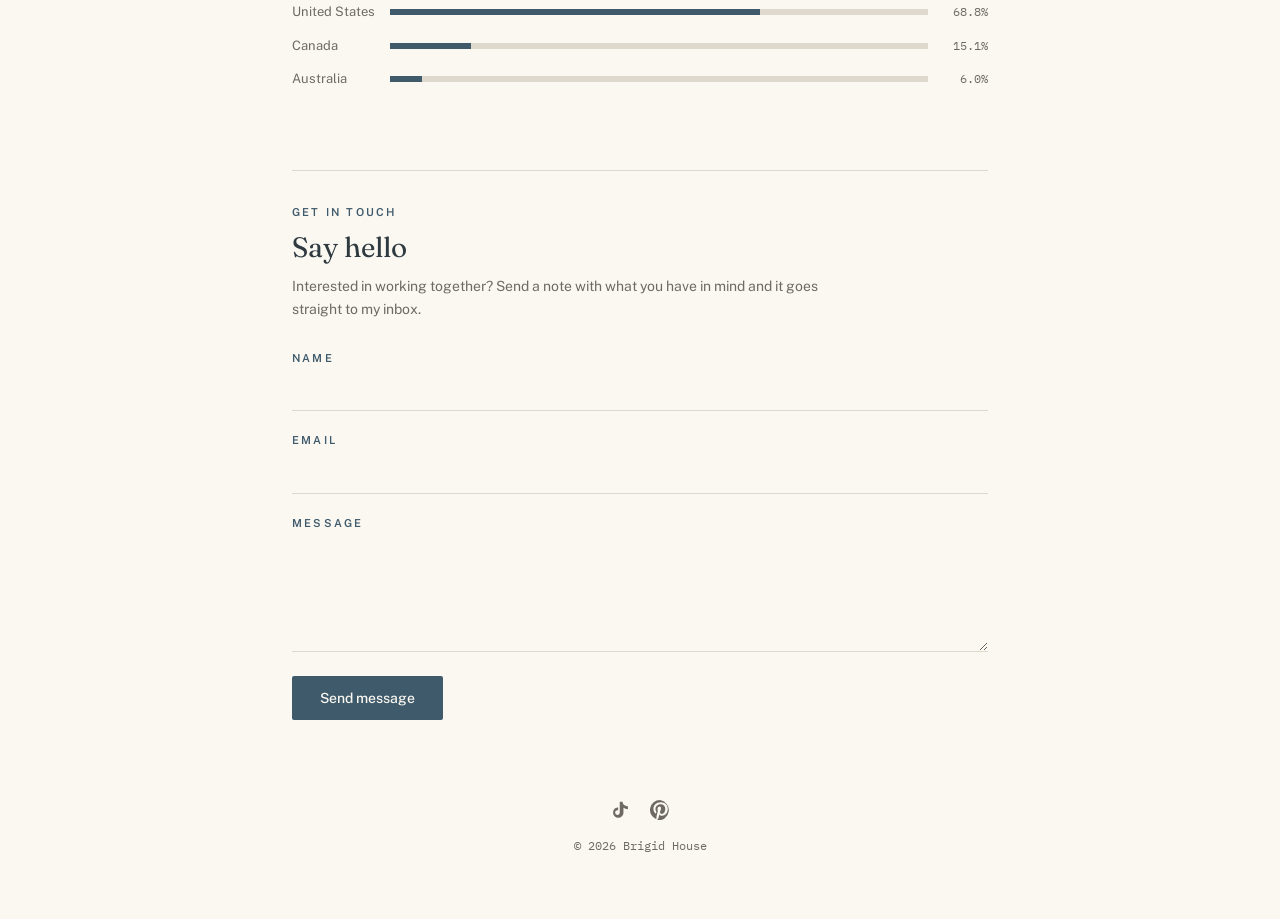
==== commit 4f0e7e6b: "Update series total and intro video view counts, reorder by views" ====
--- a/work-with-me/index.html
+++ b/work-with-me/index.html
@@ -98,42 +98,65 @@
 
     <div class="bars">
       <div class="bar-row">
-        <span class="bar-name">Women</span>
-        <div class="bar-track"><div class="bar-fill" style="width: 80%"></div></div>
-        <span class="bar-value">80%</span>
-      </div>
-      <div class="bar-row">
-        <span class="bar-name">Men</span>
-        <div class="bar-track"><div class="bar-fill" style="width: 20%"></div></div>
-        <span class="bar-value">20%</span>
+        <span class="bar-name">Female</span>
+        <div class="bar-track"><div class="bar-fill" style="width: 67%"></div></div>
+        <span class="bar-value">67%</span>
+      </div>
+      <div class="bar-row">
+        <span class="bar-name">Male</span>
+        <div class="bar-track"><div class="bar-fill" style="width: 33%"></div></div>
+        <span class="bar-value">33%</span>
+      </div>
+      <div class="bar-row">
+        <span class="bar-name">Other</span>
+        <div class="bar-track"><div class="bar-fill" style="width: 0%"></div></div>
+        <span class="bar-value">0%</span>
       </div>
     </div>
 
     <div class="bars">
       <div class="bar-row">
         <span class="bar-name">18–24</span>
-        <div class="bar-track"><div class="bar-fill" style="width: 12%"></div></div>
-        <span class="bar-value">12%</span>
+        <div class="bar-track"><div class="bar-fill" style="width: 6.9%"></div></div>
+        <span class="bar-value">6.9%</span>
       </div>
       <div class="bar-row">
         <span class="bar-name">25–34</span>
-        <div class="bar-track"><div class="bar-fill" style="width: 51%"></div></div>
-        <span class="bar-value">51%</span>
+        <div class="bar-track"><div class="bar-fill" style="width: 36.1%"></div></div>
+        <span class="bar-value">36.1%</span>
       </div>
       <div class="bar-row">
         <span class="bar-name">35–44</span>
-        <div class="bar-track"><div class="bar-fill" style="width: 25.6%"></div></div>
-        <span class="bar-value">25.6%</span>
+        <div class="bar-track"><div class="bar-fill" style="width: 30.3%"></div></div>
+        <span class="bar-value">30.3%</span>
       </div>
       <div class="bar-row">
         <span class="bar-name">45–54</span>
-        <div class="bar-track"><div class="bar-fill" style="width: 8.2%"></div></div>
-        <span class="bar-value">8.2%</span>
+        <div class="bar-track"><div class="bar-fill" style="width: 17%"></div></div>
+        <span class="bar-value">17%</span>
       </div>
       <div class="bar-row">
         <span class="bar-name">55+</span>
-        <div class="bar-track"><div class="bar-fill" style="width: 3.2%"></div></div>
-        <span class="bar-value">3.2%</span>
+        <div class="bar-track"><div class="bar-fill" style="width: 9.7%"></div></div>
+        <span class="bar-value">9.7%</span>
+      </div>
+    </div>
+
+    <div class="bars">
+      <div class="bar-row">
+        <span class="bar-name">United States</span>
+        <div class="bar-track"><div class="bar-fill" style="width: 68.8%"></div></div>
+        <span class="bar-value">68.8%</span>
+      </div>
+      <div class="bar-row">
+        <span class="bar-name">Canada</span>
+        <div class="bar-track"><div class="bar-fill" style="width: 15.1%"></div></div>
+        <span class="bar-value">15.1%</span>
+      </div>
+      <div class="bar-row">
+        <span class="bar-name">Australia</span>
+        <div class="bar-track"><div class="bar-fill" style="width: 6.0%"></div></div>
+        <span class="bar-value">6.0%</span>
       </div>
     </div>
   </section>
